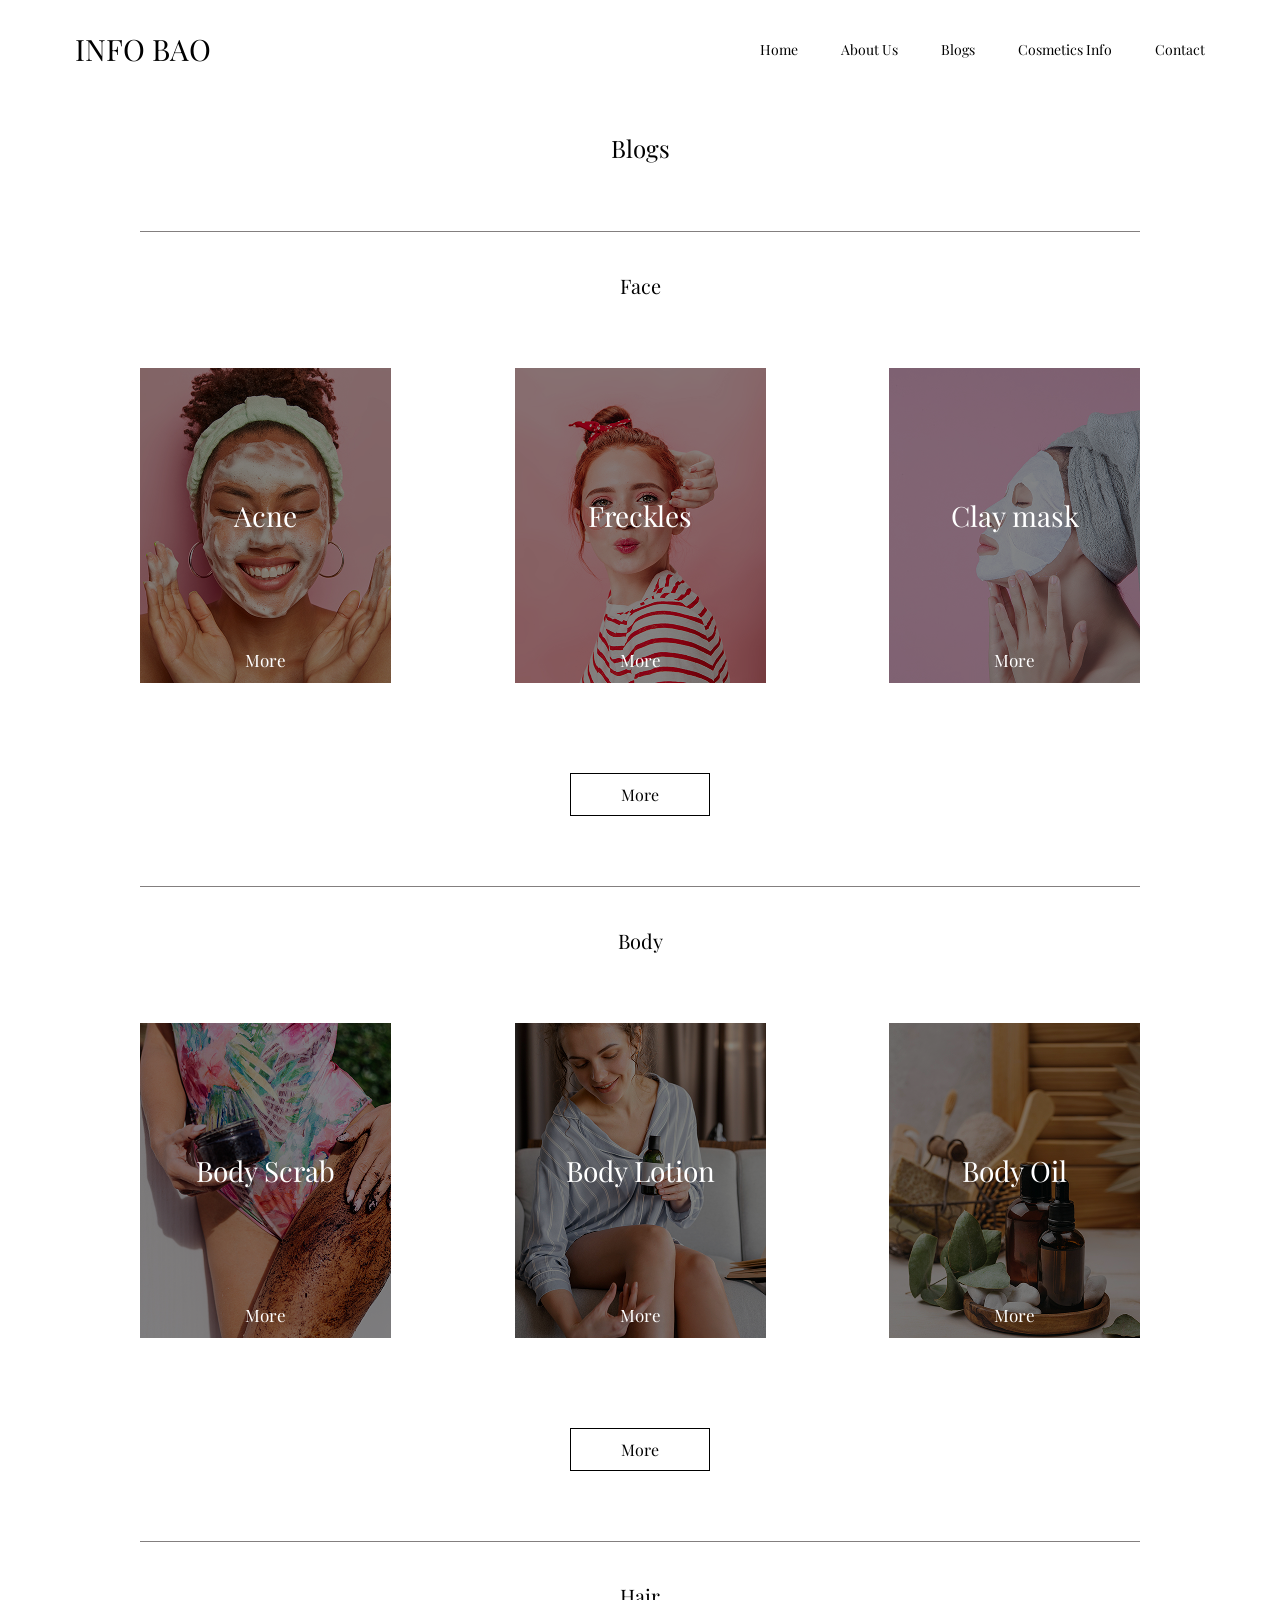
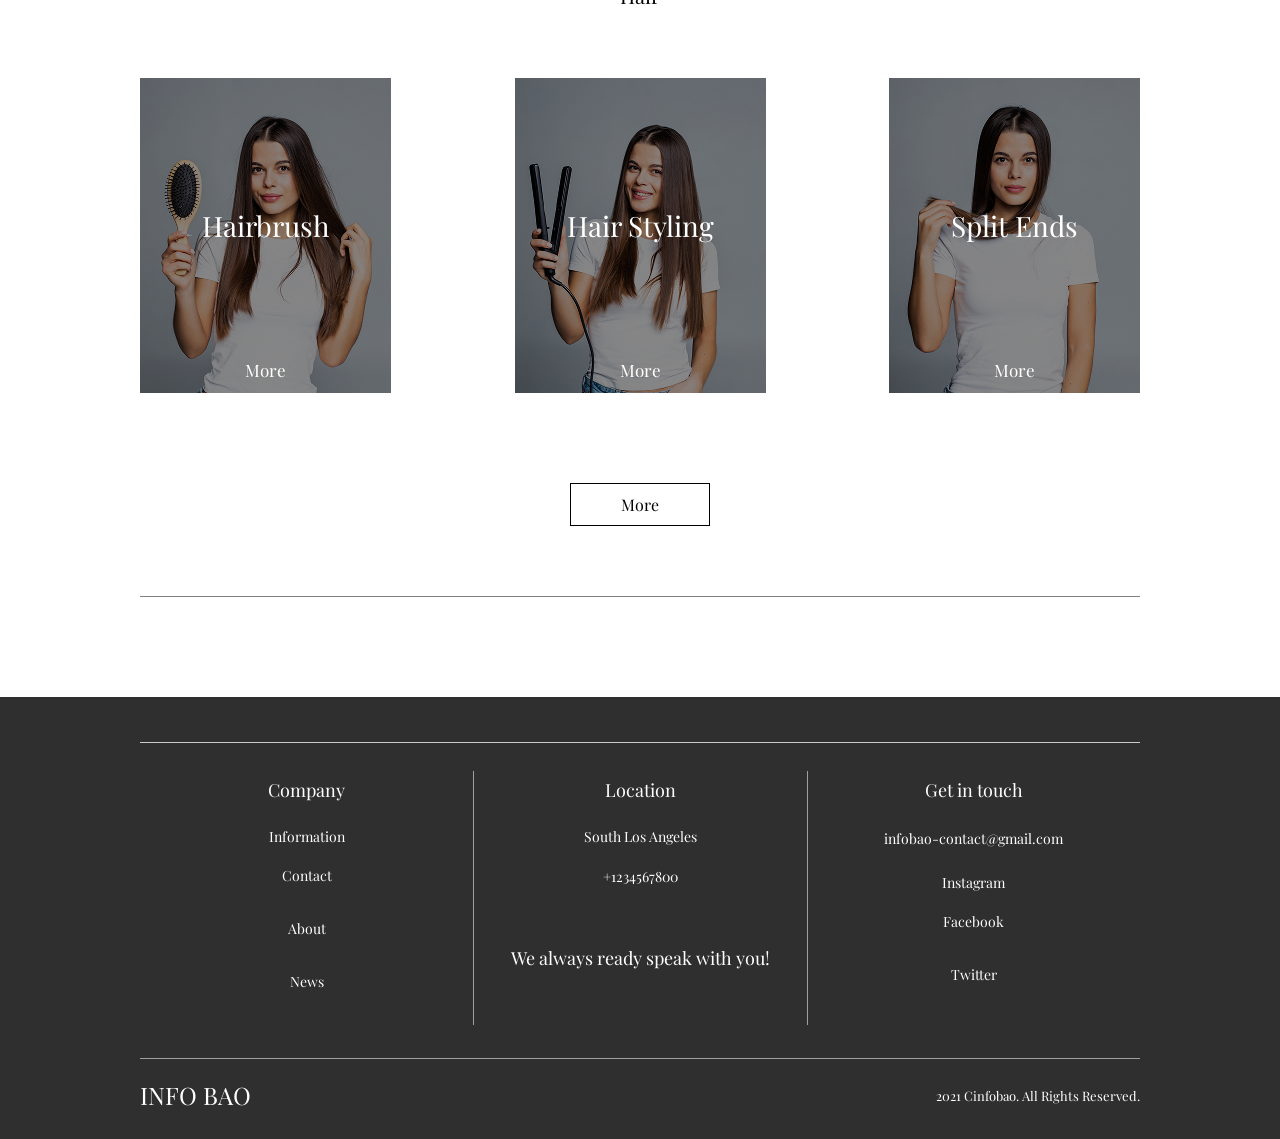
==== blogs.html @ 74af4c21 "new updt" ====
<!doctype html>
<html lang="en">
  <head>
    <meta charset="UTF-8">
    <meta name="viewport" content="width=device-width, initial-scale=1.0">
    <link rel="preconnect" href="https://fonts.googleapis.com">
    <link rel="preconnect" href="https://fonts.gstatic.com" crossorigin>
    <link href="https://fonts.googleapis.com/css2?family=Roboto:ital@0;1&display=swap" rel="stylesheet">
    <link rel="preconnect" href="https://fonts.googleapis.com">
    <link rel="preconnect" href="https://fonts.gstatic.com" crossorigin>
    <link href="https://fonts.googleapis.com/css2?family=Roboto:ital,wght@0,500;1,500&display=swap" rel="stylesheet">
    <link rel="preconnect" href="https://fonts.googleapis.com">
    <link rel="preconnect" href="https://fonts.gstatic.com" crossorigin>
    <link href="https://fonts.googleapis.com/css2?family=Playfair+Display:ital@0;1&display=swap" rel="stylesheet">
    <link rel="stylesheet" href="css/blogs.css">
    <link rel="stylesheet" href="css/menu.css">
    <title>INFO BAO - Blogs</title>
  </head>
  <body>
    <div class="wrapper">
      <header class="header">
        <div class="header__container">
          <a class="header__logo" href="index.html">INFO BAO</a>
          <button
            class="icon-menu"
            type="button"
            aria-label="Open menu"
            aria-controls="site-menu"
            aria-expanded="false">
            <span></span>
          </button>
          <nav class="menu" id="site-menu" aria-label="Main navigation">
            <ul class="menu__list">
              <li class="menu__item"><a class="menu__link" href="index.html">Home</a></li>
              <li class="menu__item"><a class="menu__link" href="about.html">About Us</a></li>
              <li class="menu__item"><a class="menu__link" href="blogs.html">Blogs</a></li>
              <li class="menu__item"><a class="menu__link" href="cosmetics.html">Cosmetics Info</a></li>
              <li class="menu__item"><a class="menu__link" href="contact.html">Contact</a></li>
            </ul>
          </nav>
        </div>
      </header>
      <div class="menu-overlay" aria-hidden="true"></div>

      <main class="page">
        <section class="product">
          <div class="product__container">
            <h1 class="product__title">Blogs</h1>

            <div class="product__wrapper">
               <h2 class="product__subtitle">Face </h2>
               <div class="product__items">
                 <div class="product__item">
                   <a href="#" class="product__link">
                     <picture>
                       <source srcset="img/cleanser-1.jpg" type="image/webp">
                       <img class="product__img" src="img/cleanser.webp" alt="Young woman with acne applying facial serum with a dropper">
                     </picture>
                     <div class="product__content">
                       <h3 class="product__content-title">Acne</h3>
                       <span>More</span>
                     </div>
                   </a>
                 </div>
   
                 <div class="product__item">
                   <a href="#" class="product__link">
                     <picture>
                       <source srcset="img/eye-patches-1.jpg" type="image/webp">
                       <img class="product__img" src="img/eye-patches.webp" alt="Close-up of a woman's face with freckles and natural skin texture">
                     </picture>
                     <div class="product__content">
                       <h3 class="product__content-title">Freckles</h3>
                       <span>More</span>
                     </div>
                   </a>
                 </div>
   
                 <div class="product__item">
                   <a href="#" class="product__link">
                     <picture>
                       <source srcset="img/mask-1.jpg" type="image/webp">
                       <img class="product__img" src="img/mask.webp" alt="Woman with a towel wrapped around her head wearing a black and white facial mask">
                     </picture>
                     <div class="product__content">
                       <h3 class="product__content-title">Clay mask</h3>
                       <span>More</span>
                     </div>
                   </a>
                 </div>
            </div>

            <div class="product__button button">
               <a href="hairbrush.html">More</a>
            </div>

            </div>

            <div class="product__wrapper">
               <h2 class="product__subtitle">Body</h2>
               <div class="product__items">
                 <div class="product__item">
                   <a href="#" class="product__link">
                     <picture>
                       <source srcset="img/body-scrab-1.jpg" type="image/webp">
                       <img class="product__img" src="img/body-scrab.webp" alt="Young woman with acne applying facial serum with a dropper">
                     </picture>
                     <div class="product__content">
                       <h3 class="product__content-title">Body Scrab</h3>
                       <span>More</span>
                     </div>
                   </a>
                 </div>
   
                 <div class="product__item">
                   <a href="#" class="product__link">
                     <picture>
                       <source srcset="img/body-lotion-1.jpg" type="image/webp">
                       <img class="product__img" src="img/body-lotion.webp" alt="Close-up of a woman's face with freckles and natural skin texture">
                     </picture>
                     <div class="product__content">
                       <h3 class="product__content-title">Body Lotion</h3>
                       <span>More</span>
                     </div>
                   </a>
                 </div>
   
                 <div class="product__item">
                   <a href="#" class="product__link">
                     <picture>
                       <source srcset="img/body-oil-1.jpg" type="image/webp">
                       <img class="product__img" src="img/body-oil.webp" alt="Woman with a towel wrapped around her head wearing a black and white facial mask">
                     </picture>
                     <div class="product__content">
                       <h3 class="product__content-title">Body Oil</h3>
                       <span>More</span>
                     </div>
                   </a>
                 </div>

            </div>

            <div class="product__button button">
               <a href="#">More</a>
            </div>

            </div>

            <div class="product__wrapper">
               <h2 class="product__subtitle">Hair</h2>
               <div class="product__items">
                 <div class="product__item">
                   <a href="hairbrush.html" class="product__link">
                     <picture>
                       <source srcset="img/blog-hairbrush-1.jpg" type="image/webp">
                       <img class="product__img" src="img/blog-hairbrush.webp" alt="Young woman with acne applying facial serum with a dropper">
                     </picture>
                     <div class="product__content">
                       <h3 class="product__content-title">Hairbrush</h3>
                       <span>More</span>
                     </div>
                   </a>
                 </div>
   
                 <div class="product__item">
                   <a href="#" class="product__link">
                     <picture>
                       <source srcset="img/hair-styling-1.jpg" type="image/webp">
                       <img class="product__img" src="img/hair-styling.webp" alt="Close-up of a woman's face with freckles and natural skin texture">
                     </picture>
                     <div class="product__content">
                       <h3 class="product__content-title">Hair Styling</h3>
                       <span>More</span>
                     </div>
                   </a>
                 </div>
   
                 <div class="product__item">
                   <a href="#" class="product__link">
                     <picture>
                       <source srcset="img/blogs-split-ends-1.jpg" type="image/webp">
                       <img class="product__img" src="img/blogs-split-ends.webp" alt="Woman with a towel wrapped around her head wearing a black and white facial mask">
                     </picture>
                     <div class="product__content">
                       <h3 class="product__content-title">Split Ends</h3>
                       <span>More</span>
                     </div>
                   </a>
                 </div>

               
            </div>

            <div class="product__button button">
               <a href="#">More</a>
            </div>

            </div>

          </div>
        </section>
      </main>

      <footer class="footer">
        <div class="footer__container">
          <div class="footer__top">
            <div class="footer__column">
              <h3 class="footer__title">Company</h3>
              <ul class="footer__list">
                <li><a href="#">Information</a></li>
                <li><a href="contact.html">Contact</a></li>
                <li><a href="#">About</a></li>
                <li><a href="#">News</a></li>
              </ul>
            </div>

            <div class="footer__column footer__column--center">
              <h3 class="footer__title">Location</h3>
              <p class="footer__address">South Los Angeles</p>
              <a class="footer__phone" href="tel:+1234567800">+1234567800</a>
              <p class="footer__cta">We always ready speak with you!</p>
            </div>

            <div class="footer__column">
              <h3 class="footer__title">Get in touch</h3>
              <a class="footer__email" href="mailto:infobao-contact@gmail.com">infobao-contact@gmail.com</a>
              <ul class="footer__list">
                <li><a href="#">Instagram</a></li>
                <li><a href="#">Facebook</a></li>
                <li><a href="#">Twitter</a></li>
              </ul>
            </div>
          </div>

          <div class="footer__bottom">
            <a class="footer__logo" href="index.html">INFO BAO</a>
            <p class="footer__copy">2021 Cinfobao. All Rights Reserved.</p>
          </div>
        </div>
      </footer>
    </div>
    <script src="js/script.js"></script>
  </body>
</html>
---- css/blogs.css ----
@charset "UTF-8";

/* Скидання стилів */
@import url("../css/reset.css");

html {
  scroll-behavior: smooth;
}

body {
  font-family: "Playfair Display", serif;
  font-weight: 400;
  line-height: normal;
  color: #000;
}

.wrapper {
  min-height: 100%;
  overflow: clip;
  display: flex;
  flex-direction: column;
}

.wrapper > main {
  flex-grow: 1;
}

[class*="__container"] {
  max-width: 1130px;
  margin: 0 auto;
}

.button {
   padding: 10px 50px;
   border: 1px solid #000;
   display: inline-block;
   transition: background-color 0.3s, color 0.3s;
}

.button:hover {
   background-color: #2f2f2f;
   color: #ffffff;
}

/* header */
.header__container {
   display: flex;
   justify-content: space-between;
   align-items: center;
   padding-top: 29px;
   padding-bottom: 64px;
}
 
.header__logo {
   font-size: clamp(24px, 2.3vw, 36px);
}
 
.header a {
   transition: opacity 0.2s ease;
}
  
.header a:hover {
   opacity: 0.75;
}
 
.icon-menu {
   display: none;
}
 
.menu__list {
   display: flex;
   align-items: center;
   flex-wrap: wrap;
   column-gap: 43px;
}
 
.menu__link {
   font-size: 14px;
   transition: color 0.2s ease;
}
 
.menu__link:hover {
   text-decoration: underline;
}

/* product */
.product {
   color: #000000;
   text-align: center;
}

.product__container {
   max-width: 1000px;
   margin-bottom: 100px;
}

.product__title {
   margin-bottom: 67px;
   font-size: 24px;
}

.product__wrapper {
   border-top: 1px solid #837f7f;
}

.product__wrapper:last-child {
   border-bottom: 1px solid #837f7f;
} 

.product__items {
   margin-top: 69px;
   margin-bottom: 90px;
   display: flex;
   flex-wrap: wrap;
   justify-content: space-between;
}

.product__link {
   max-width: 251px;
   position: relative;
}

.product__link:hover::after {
   opacity: 0.3;   
}

.product__link::after {
   content: "";
   background: rgba(0, 0, 0, 0.47);
   width: 100%;
   height: 100%;
   display: block;
   position: absolute;
   top: 0;
   left: 0;
}

.product__img {
   max-width: 100%;
}

.product__content {
   position: absolute;
   left: 10%;
   right: 10%;
   bottom: 3.8095%;
   color: #fff;
   text-align: center;
   z-index: 2;
}

.product__subtitle {
   font-size: 20px;
   margin-top: 40px;
}

.product__content span {
   font-size: 17px;
}

.product__content-title {
   margin-bottom: 115px;
   font-size: 28px;
}

.product__button {
   margin-bottom: 70px;
}

/* footer */
.footer {
   background-color: #2f2f2f;
   color: #ffffff;
   padding-top: 45px;
   padding-bottom: 28px;
}

.footer__container {
   max-width: 1000px;
}
 
.footer__top {
   border-top: 1px solid #cdcaca;
   width: 1000px;
   max-width: 100%;
   margin-inline: auto;
   padding-top: 28px;
   display: grid;
   grid-template-columns: 1fr 1fr 1fr;
}
 
.footer__column {
   text-align: center;
   padding-inline: 24px;
}
 
.footer__column:not(:first-child) {
   border-left: 1px solid #a09f9f;
}
 
.footer__title {
   font-size: 18px;
   margin-top: 7px;
   margin-bottom: 25px;
}
 
.footer__list {
   font-size: 14px;
}
 
.footer__list li + li {
   margin-top: 20px;
   margin-bottom: 34px;
}
 
.footer__address {
   margin-bottom: 19px;
   font-size: 14px;
}
 
.footer__phone {
   display: inline-block;
   margin-bottom: 60px;
   font-size: 14px;
}
 
.footer__cta {
   font-size: 18px;
}
 
.footer__email {
   display: inline-block;
   margin-bottom: 25px;
   font-size: 14px;
}
 
.footer__bottom {
   border-top: 1px solid #a09f9f;
   margin-top: 33px;
   padding-top: 20px;
   display: flex;
   justify-content: space-between;
   align-items: center;
}
 
.footer__logo {
   font-size: clamp(20px, 3.2vw, 24px);
}
 
.footer__copy {
   font-size: 13px;
}
 
.footer a {
   transition: opacity 0.2s ease;
}
 
.footer a:hover {
   opacity: 0.75;
}
---- css/menu.css ----
@charset "UTF-8";

.menu-overlay {
  display: none;
}

.icon-menu {
  display: none;
  flex-shrink: 0;
  width: 28px;
  height: 20px;
  border: none;
  padding: 0;
  background: transparent;
  cursor: pointer;
  position: relative;
  z-index: 101;
  color: inherit;
}

.icon-menu span,
.icon-menu::before,
.icon-menu::after {
  content: "";
  position: absolute;
  left: 0;
  width: 100%;
  height: 2px;
  background-color: currentColor;
  transition: transform 0.3s ease, opacity 0.3s ease, top 0.3s ease, bottom 0.3s ease;
}

.icon-menu::before {
  top: 0;
}

.icon-menu span {
  top: 50%;
  transform: translateY(-50%);
}

.icon-menu::after {
  bottom: 0;
}

body.menu-open .icon-menu::before {
  top: 50%;
  transform: translateY(-50%) rotate(45deg);
}

body.menu-open .icon-menu span {
  opacity: 0;
}

body.menu-open .icon-menu::after {
  bottom: auto;
  top: 50%;
  transform: translateY(-50%) rotate(-45deg);
}

@media (width <= 767px) {
  .header__container {
    display: flex;
    align-items: center;
    padding-inline: 26px;
  }

  .header__body {
    display: flex;
    align-items: center;
    justify-content: space-between;
    gap: 16px;
    width: 100%;
  }

  .icon-menu {
    display: block;
    flex-shrink: 0;
    margin-left: auto;
    order: 2;
  }

  .header__logo {
    order: 1;
  }

  .menu {
    position: fixed;
    top: 0;
    right: 0;
    width: min(300px, 85vw);
    height: 100vh;
    height: 100dvh;
    padding: 96px 28px 28px;
    background-color: #2f2f2f;
    color: #ffffff;
    transform: translateX(100%);
    transition: transform 0.3s ease;
    z-index: 99;
    overflow-y: auto;
  }

  .menu__list {
    flex-direction: column;
    align-items: flex-start;
    row-gap: 24px;
    column-gap: 0;
  }

  .menu__link {
    font-size: 18px;
    color: #ffffff;
  }

  .menu-overlay {
    position: fixed;
    inset: 0;
    z-index: 98;
    opacity: 0;
    transition: opacity 0.3s ease;
  }

  body.menu-open {
    overflow: hidden;
  }

  body.menu-open .intro {
    overflow: visible;
  }

  body.menu-open .menu {
    transform: translateX(0);
  }

  body.menu-open .menu-overlay {
    display: block;
    opacity: 1;
  }
}
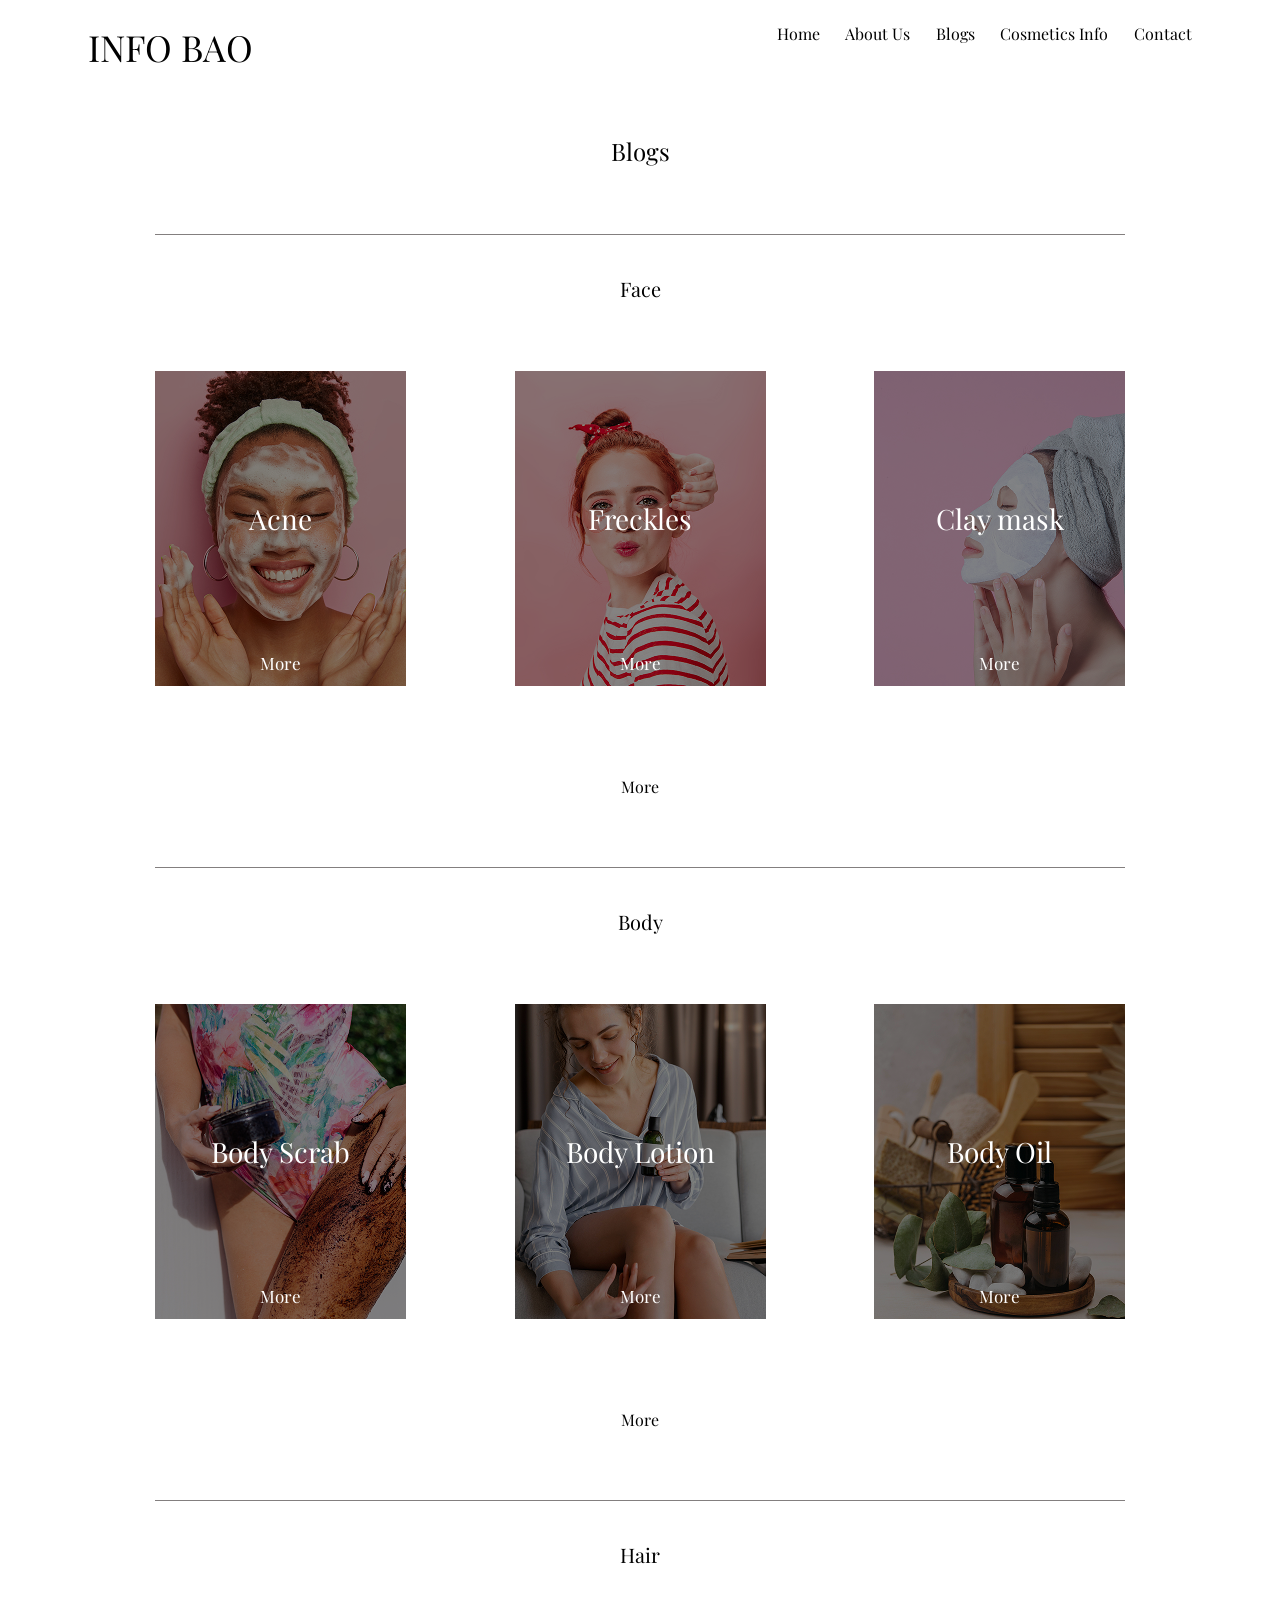
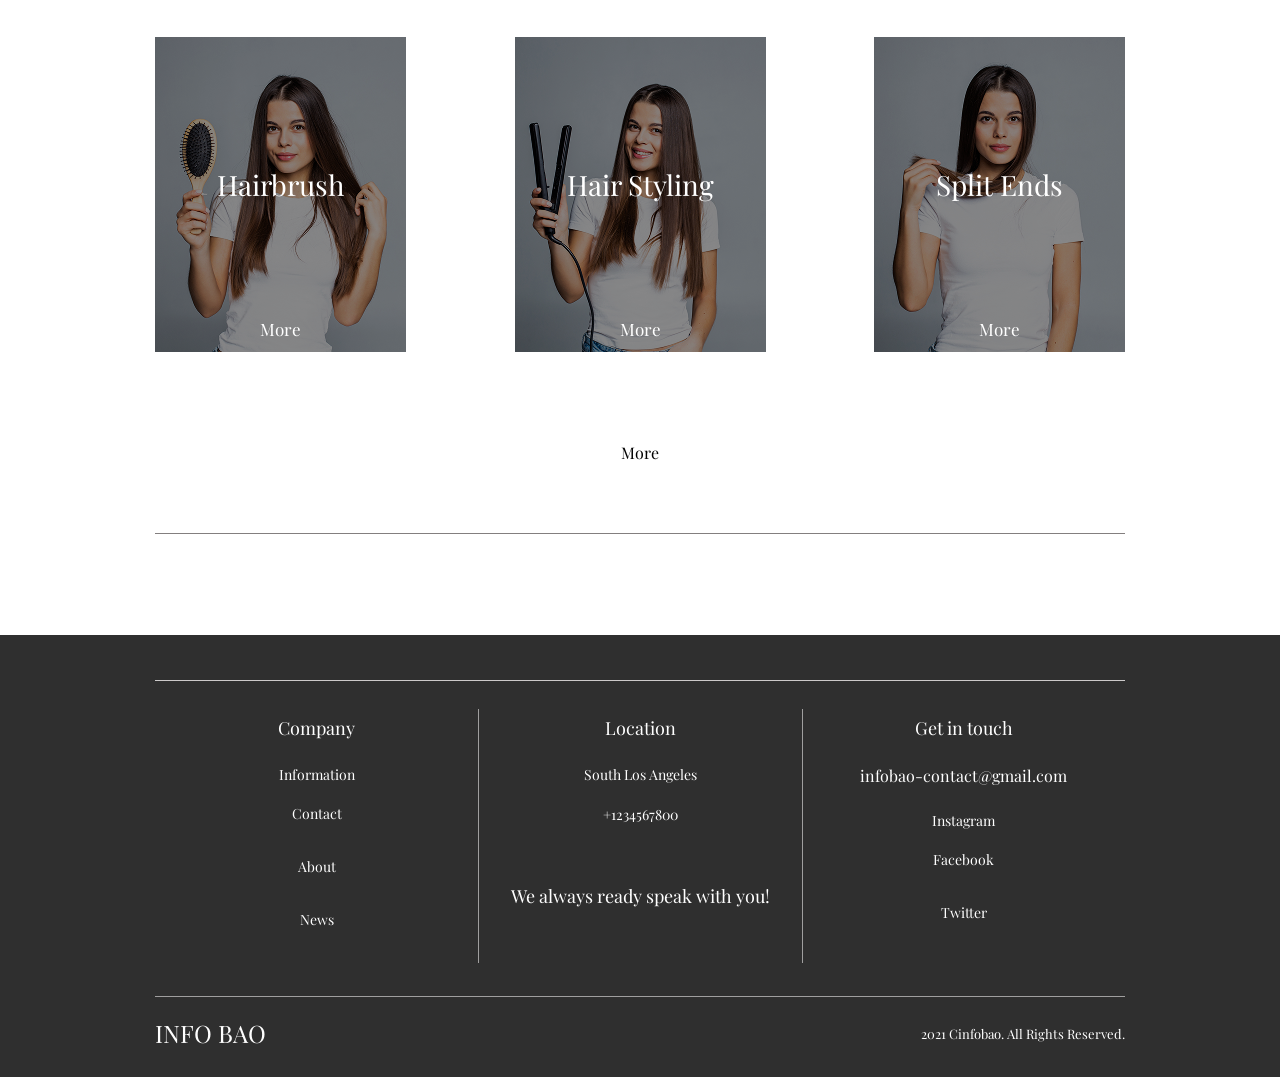
==== commit a7a2a0b7: "update" ====
--- a/blogs.html
+++ b/blogs.html
@@ -18,189 +18,203 @@
   </head>
   <body>
     <div class="wrapper">
+
+      <!-- HEADER -->
       <header class="header">
-        <div class="header__container">
-          <a class="header__logo" href="index.html">INFO BAO</a>
-          <button
-            class="icon-menu"
-            type="button"
-            aria-label="Open menu"
-            aria-controls="site-menu"
-            aria-expanded="false">
-            <span></span>
-          </button>
-          <nav class="menu" id="site-menu" aria-label="Main navigation">
-            <ul class="menu__list">
-              <li class="menu__item"><a class="menu__link" href="index.html">Home</a></li>
-              <li class="menu__item"><a class="menu__link" href="about.html">About Us</a></li>
-              <li class="menu__item"><a class="menu__link" href="blogs.html">Blogs</a></li>
-              <li class="menu__item"><a class="menu__link" href="cosmetics.html">Cosmetics Info</a></li>
-              <li class="menu__item"><a class="menu__link" href="contact.html">Contact</a></li>
-            </ul>
-          </nav>
-        </div>
-      </header>
+         <div class="header__container">
+
+           <div class="header__body">
+              <a class="header__logo" href="index.html">INFO BAO</a>
+  
+              <button
+                class="icon-menu"
+                type="button"
+                aria-label="Open menu"
+                aria-controls="site-menu"
+                aria-expanded="false">
+                <span></span>
+              </button>
+
+              <nav class="menu" id="site-menu" aria-label="Main navigation">
+                <ul class="menu__list">
+                  <li class="menu__item"><a class="menu__link" href="index.html">Home</a></li>
+                  <li class="menu__item"><a class="menu__link" href="about.html">About Us</a></li>
+                  <li class="menu__item"><a class="menu__link" href="blogs.html">Blogs</a></li>
+                  <li class="menu__item"><a class="menu__link" href="cosmetics.html">Cosmetics Info</a></li>
+                  <li class="menu__item"><a class="menu__link" href="contact.html">Contact</a></li>
+                </ul>
+              </nav>
+           </div>
+         </div>
+       </header>
+
       <div class="menu-overlay" aria-hidden="true"></div>
 
       <main class="page">
+
+         <!-- PRODUCT -->  
         <section class="product">
           <div class="product__container">
-            <h1 class="product__title">Blogs</h1>
-
-            <div class="product__wrapper">
-               <h2 class="product__subtitle">Face </h2>
-               <div class="product__items">
-                 <div class="product__item">
-                   <a href="#" class="product__link">
-                     <picture>
-                       <source srcset="img/cleanser-1.jpg" type="image/webp">
-                       <img class="product__img" src="img/cleanser.webp" alt="Young woman with acne applying facial serum with a dropper">
-                     </picture>
-                     <div class="product__content">
-                       <h3 class="product__content-title">Acne</h3>
-                       <span>More</span>
-                     </div>
-                   </a>
-                 </div>
-   
-                 <div class="product__item">
-                   <a href="#" class="product__link">
-                     <picture>
-                       <source srcset="img/eye-patches-1.jpg" type="image/webp">
-                       <img class="product__img" src="img/eye-patches.webp" alt="Close-up of a woman's face with freckles and natural skin texture">
-                     </picture>
-                     <div class="product__content">
-                       <h3 class="product__content-title">Freckles</h3>
-                       <span>More</span>
-                     </div>
-                   </a>
-                 </div>
-   
-                 <div class="product__item">
-                   <a href="#" class="product__link">
-                     <picture>
-                       <source srcset="img/mask-1.jpg" type="image/webp">
-                       <img class="product__img" src="img/mask.webp" alt="Woman with a towel wrapped around her head wearing a black and white facial mask">
-                     </picture>
-                     <div class="product__content">
-                       <h3 class="product__content-title">Clay mask</h3>
-                       <span>More</span>
-                     </div>
-                   </a>
-                 </div>
-            </div>
-
-            <div class="product__button button">
-               <a href="hairbrush.html">More</a>
-            </div>
-
-            </div>
-
-            <div class="product__wrapper">
-               <h2 class="product__subtitle">Body</h2>
-               <div class="product__items">
-                 <div class="product__item">
-                   <a href="#" class="product__link">
-                     <picture>
-                       <source srcset="img/body-scrab-1.jpg" type="image/webp">
-                       <img class="product__img" src="img/body-scrab.webp" alt="Young woman with acne applying facial serum with a dropper">
-                     </picture>
-                     <div class="product__content">
-                       <h3 class="product__content-title">Body Scrab</h3>
-                       <span>More</span>
-                     </div>
-                   </a>
-                 </div>
-   
-                 <div class="product__item">
-                   <a href="#" class="product__link">
-                     <picture>
-                       <source srcset="img/body-lotion-1.jpg" type="image/webp">
-                       <img class="product__img" src="img/body-lotion.webp" alt="Close-up of a woman's face with freckles and natural skin texture">
-                     </picture>
-                     <div class="product__content">
-                       <h3 class="product__content-title">Body Lotion</h3>
-                       <span>More</span>
-                     </div>
-                   </a>
-                 </div>
-   
-                 <div class="product__item">
-                   <a href="#" class="product__link">
-                     <picture>
-                       <source srcset="img/body-oil-1.jpg" type="image/webp">
-                       <img class="product__img" src="img/body-oil.webp" alt="Woman with a towel wrapped around her head wearing a black and white facial mask">
-                     </picture>
-                     <div class="product__content">
-                       <h3 class="product__content-title">Body Oil</h3>
-                       <span>More</span>
-                     </div>
-                   </a>
-                 </div>
-
-            </div>
-
-            <div class="product__button button">
-               <a href="#">More</a>
-            </div>
-
-            </div>
-
-            <div class="product__wrapper">
-               <h2 class="product__subtitle">Hair</h2>
-               <div class="product__items">
-                 <div class="product__item">
-                   <a href="hairbrush.html" class="product__link">
-                     <picture>
-                       <source srcset="img/blog-hairbrush-1.jpg" type="image/webp">
-                       <img class="product__img" src="img/blog-hairbrush.webp" alt="Young woman with acne applying facial serum with a dropper">
-                     </picture>
-                     <div class="product__content">
-                       <h3 class="product__content-title">Hairbrush</h3>
-                       <span>More</span>
-                     </div>
-                   </a>
-                 </div>
-   
-                 <div class="product__item">
-                   <a href="#" class="product__link">
-                     <picture>
-                       <source srcset="img/hair-styling-1.jpg" type="image/webp">
-                       <img class="product__img" src="img/hair-styling.webp" alt="Close-up of a woman's face with freckles and natural skin texture">
-                     </picture>
-                     <div class="product__content">
-                       <h3 class="product__content-title">Hair Styling</h3>
-                       <span>More</span>
-                     </div>
-                   </a>
-                 </div>
-   
-                 <div class="product__item">
-                   <a href="#" class="product__link">
-                     <picture>
-                       <source srcset="img/blogs-split-ends-1.jpg" type="image/webp">
-                       <img class="product__img" src="img/blogs-split-ends.webp" alt="Woman with a towel wrapped around her head wearing a black and white facial mask">
-                     </picture>
-                     <div class="product__content">
-                       <h3 class="product__content-title">Split Ends</h3>
-                       <span>More</span>
-                     </div>
-                   </a>
-                 </div>
-
-               
-            </div>
-
-            <div class="product__button button">
-               <a href="#">More</a>
-            </div>
-
+            <div class="product__body">
+               <h1 class="product__title">Blogs</h1>
+   
+               <div class="product__wrapper">
+                  <h2 class="product__subtitle">Face </h2>
+                  <div class="product__items">
+                    <div class="product__item">
+                      <a href="#" class="product__link">
+                        <picture>
+                          <source srcset="img/cleanser-1.jpg" type="image/webp">
+                          <img class="product__img" src="img/cleanser.webp" alt="Young woman with acne applying facial serum with a dropper">
+                        </picture>
+                        <div class="product__content">
+                          <h3 class="product__content-title">Acne</h3>
+                          <span>More</span>
+                        </div>
+                      </a>
+                    </div>
+      
+                    <div class="product__item">
+                      <a href="#" class="product__link">
+                        <picture>
+                          <source srcset="img/eye-patches-1.jpg" type="image/webp">
+                          <img class="product__img" src="img/eye-patches.webp" alt="Close-up of a woman's face with freckles and natural skin texture">
+                        </picture>
+                        <div class="product__content">
+                          <h3 class="product__content-title">Freckles</h3>
+                          <span>More</span>
+                        </div>
+                      </a>
+                    </div>
+      
+                    <div class="product__item">
+                      <a href="#" class="product__link">
+                        <picture>
+                          <source srcset="img/mask-1.jpg" type="image/webp">
+                          <img class="product__img" src="img/mask.webp" alt="Woman with a towel wrapped around her head wearing a black and white facial mask">
+                        </picture>
+                        <div class="product__content">
+                          <h3 class="product__content-title">Clay mask</h3>
+                          <span>More</span>
+                        </div>
+                      </a>
+                    </div>
+               </div>
+   
+               <div class="product__button button">
+                  <a href="hairbrush.html">More</a>
+               </div>
+   
+               </div>
+   
+               <div class="product__wrapper">
+                  <h2 class="product__subtitle">Body</h2>
+                  <div class="product__items">
+                    <div class="product__item">
+                      <a href="#" class="product__link">
+                        <picture>
+                          <source srcset="img/body-scrab-1.jpg" type="image/webp">
+                          <img class="product__img" src="img/body-scrab.webp" alt="Young woman with acne applying facial serum with a dropper">
+                        </picture>
+                        <div class="product__content">
+                          <h3 class="product__content-title">Body Scrab</h3>
+                          <span>More</span>
+                        </div>
+                      </a>
+                    </div>
+      
+                    <div class="product__item">
+                      <a href="#" class="product__link">
+                        <picture>
+                          <source srcset="img/body-lotion-1.jpg" type="image/webp">
+                          <img class="product__img" src="img/body-lotion.webp" alt="Close-up of a woman's face with freckles and natural skin texture">
+                        </picture>
+                        <div class="product__content">
+                          <h3 class="product__content-title">Body Lotion</h3>
+                          <span>More</span>
+                        </div>
+                      </a>
+                    </div>
+      
+                    <div class="product__item">
+                      <a href="#" class="product__link">
+                        <picture>
+                          <source srcset="img/body-oil-1.jpg" type="image/webp">
+                          <img class="product__img" src="img/body-oil.webp" alt="Woman with a towel wrapped around her head wearing a black and white facial mask">
+                        </picture>
+                        <div class="product__content">
+                          <h3 class="product__content-title">Body Oil</h3>
+                          <span>More</span>
+                        </div>
+                      </a>
+                    </div>
+   
+               </div>
+   
+               <div class="product__button button">
+                  <a href="#">More</a>
+               </div>
+   
+               </div>
+   
+               <div class="product__wrapper">
+                  <h2 class="product__subtitle">Hair</h2>
+                  <div class="product__items">
+                    <div class="product__item">
+                      <a href="hairbrush.html" class="product__link">
+                        <picture>
+                          <source srcset="img/blog-hairbrush-1.jpg" type="image/webp">
+                          <img class="product__img" src="img/blog-hairbrush.webp" alt="Young woman with acne applying facial serum with a dropper">
+                        </picture>
+                        <div class="product__content">
+                          <h3 class="product__content-title">Hairbrush</h3>
+                          <span>More</span>
+                        </div>
+                      </a>
+                    </div>
+      
+                    <div class="product__item">
+                      <a href="#" class="product__link">
+                        <picture>
+                          <source srcset="img/hair-styling-1.jpg" type="image/webp">
+                          <img class="product__img" src="img/hair-styling.webp" alt="Close-up of a woman's face with freckles and natural skin texture">
+                        </picture>
+                        <div class="product__content">
+                          <h3 class="product__content-title">Hair Styling</h3>
+                          <span>More</span>
+                        </div>
+                      </a>
+                    </div>
+      
+                    <div class="product__item">
+                      <a href="#" class="product__link">
+                        <picture>
+                          <source srcset="img/blogs-split-ends-1.jpg" type="image/webp">
+                          <img class="product__img" src="img/blogs-split-ends.webp" alt="Woman with a towel wrapped around her head wearing a black and white facial mask">
+                        </picture>
+                        <div class="product__content">
+                          <h3 class="product__content-title">Split Ends</h3>
+                          <span>More</span>
+                        </div>
+                      </a>
+                    </div>
+   
+                  
+               </div>
+   
+               <div class="product__button button">
+                  <a href="#">More</a>
+               </div>
+   
+               </div>
             </div>
 
           </div>
         </section>
+
       </main>
 
+      <!-- FOOTER -->
       <footer class="footer">
         <div class="footer__container">
           <div class="footer__top">
--- a/css/blogs.css
+++ b/css/blogs.css
@@ -4,98 +4,104 @@
 @import url("../css/reset.css");
 
 html {
-  scroll-behavior: smooth;
-}
-
-body {
-  font-family: "Playfair Display", serif;
-  font-weight: 400;
-  line-height: normal;
-  color: #000;
-}
-
-.wrapper {
-  min-height: 100%;
-  overflow: clip;
-  display: flex;
-  flex-direction: column;
-}
-
-.wrapper > main {
-  flex-grow: 1;
-}
-
-[class*="__container"] {
-  max-width: 1130px;
-  margin: 0 auto;
-}
-
-.button {
-   padding: 10px 50px;
-   border: 1px solid #000;
-   display: inline-block;
-   transition: background-color 0.3s, color 0.3s;
-}
-
-.button:hover {
-   background-color: #2f2f2f;
-   color: #ffffff;
-}
-
-/* header */
-.header__container {
+   scroll-behavior: smooth;
+ }
+ 
+ body {
+   font-family: "Playfair Display", serif;
+   font-weight: 400;
+   line-height: normal;
+   color: #000;
+ }
+ 
+ .wrapper {
+   min-height: 100%;
+   overflow: clip;
    display: flex;
-   justify-content: space-between;
-   align-items: center;
-   padding-top: 29px;
-   padding-bottom: 64px;
-}
- 
-.header__logo {
-   font-size: clamp(24px, 2.3vw, 36px);
-}
- 
-.header a {
-   transition: opacity 0.2s ease;
-}
+   flex-direction: column;
+ }
+ 
+ .wrapper > main {
+   flex-grow: 1;
+ }
+ 
+ [class*="__container"] {
+   max-width: 1000px;
+    padding-inline: 15px;
+    margin: 0 auto;
+ }
+ 
+ /* header  */
+ .header {
+    position: relative;
+    width: 100%;
+    z-index: 2;
+    color: #000;
+ }
+ 
+ .header__container {
+    max-width: 1134px;
+ }
+ 
+ .header__body {
+    display: flex;
+    justify-content: space-between;
+    align-items: start;
+    padding-top: clamp(0.75rem, 0.422rem + 1.64vw, 1.438rem);
+ }
+ 
+ .header__logo {
+    font-size: clamp(1.25rem, 0.898rem + 1.76vw, 2.25rem);
+ }
+ 
+ .header a {
+    transition: opacity 0.2s ease;
+  }
   
-.header a:hover {
-   opacity: 0.75;
-}
- 
-.icon-menu {
-   display: none;
-}
- 
-.menu__list {
-   display: flex;
-   align-items: center;
-   flex-wrap: wrap;
-   column-gap: 43px;
-}
- 
-.menu__link {
-   font-size: 14px;
-   transition: color 0.2s ease;
-}
- 
-.menu__link:hover {
-   text-decoration: underline;
-}
+ .header a:hover {
+    opacity: 0.75;
+ }
+ 
+ .menu__list {
+    display: flex;
+    align-items: center;
+    flex-wrap: nowrap;
+    gap: clamp(0.5rem, 2vw, 2.125rem);
+ }
+ 
+ .menu__link {
+    font-size: clamp(0.875rem, 0.826rem + 0.25vw, 1rem);
+    white-space: nowrap;
+    transition: color 0.2s ease;
+ }
+ 
+ .menu__link:hover {
+    text-decoration: underline;
+ }
+ 
+ 
+ @media (width <= 767px) {
+   .header__body {
+     align-items: center;
+     justify-content: space-between;
+     gap: 16px;
+   }
+ 
+   .icon-menu {
+     margin-left: auto;
+     flex-shrink: 0;
+   }
+ }
 
 /* product */
 .product {
+   margin-top: clamp(0.75rem, -0.779rem + 7.65vw, 4rem);
    color: #000000;
    text-align: center;
 }
 
-.product__container {
-   max-width: 1000px;
-   margin-bottom: 100px;
-}
-
 .product__title {
-   margin-bottom: 67px;
+   margin-bottom: clamp(0.75rem, -0.868rem + 8.09vw, 4.188rem);
    font-size: 24px;
 }
 
@@ -105,11 +111,16 @@
 
 .product__wrapper:last-child {
    border-bottom: 1px solid #837f7f;
-} 
+}
+
+.product__subtitle {
+   margin-top: clamp(0.625rem, -0.257rem + 4.41vw, 2.5rem);
+   font-size: 20px;
+}
 
 .product__items {
-   margin-top: 69px;
-   margin-bottom: 90px;
+   margin-top: clamp(1.25rem, -0.191rem + 7.21vw, 4.313rem);
+   margin-bottom: clamp(1.25rem, -0.809rem + 10.29vw, 5.625rem);
    display: flex;
    flex-wrap: wrap;
    justify-content: space-between;
@@ -136,7 +147,7 @@
 }
 
 .product__img {
-   max-width: 100%;
+   width: 100%;
 }
 
 .product__content {
@@ -149,10 +160,6 @@
    z-index: 2;
 }
 
-.product__subtitle {
-   font-size: 20px;
-   margin-top: 40px;
-}
 
 .product__content span {
    font-size: 17px;
@@ -164,76 +171,102 @@
 }
 
 .product__button {
-   margin-bottom: 70px;
+   margin-bottom: clamp(1.875rem, 0.699rem + 5.88vw, 4.375rem);
+}
+
+@media (width <= 810px) {
+   .product__items {
+      flex-direction: column;
+      align-items: center;
+      gap: clamp(1.5rem, 5vw, 2.5rem);
+   }
+
+   .product__item {
+      width: 100%;
+      max-width: 500px;
+   }
+
+   .product__link {
+      display: block;
+      width: 100%;
+      max-width: 500px;
+   }
+
+   .product__link picture {
+      display: block;
+      width: 100%;
+   }
+
+   .product__img {
+      width: 100%;
+      max-width: 500px;
+      display: block;
+   }
 }
 
 /* footer */
 .footer {
+   margin-top: clamp(1.875rem, -0.213rem + 10.44vw, 6.313rem);
    background-color: #2f2f2f;
    color: #ffffff;
-   padding-top: 45px;
-   padding-bottom: 28px;
 }
 
 .footer__container {
-   max-width: 1000px;
-}
- 
+   padding-top: clamp(1.875rem, 1.427rem + 2.24vw, 2.813rem);
+   padding-bottom: 28px;  
+}
+
 .footer__top {
-   border-top: 1px solid #cdcaca;
-   width: 1000px;
-   max-width: 100%;
-   margin-inline: auto;
-   padding-top: 28px;
-   display: grid;
-   grid-template-columns: 1fr 1fr 1fr;
-}
- 
+  border-top: 1px solid #cdcaca;
+  padding-top: 28px;
+  display: grid;
+  grid-template-columns: 1fr 1fr 1fr;
+}
+
 .footer__column {
    text-align: center;
-   padding-inline: 24px;
-}
- 
+   padding-inline: clamp(0rem, -0.716rem + 3.58vw, 1.5rem);
+}
+
 .footer__column:not(:first-child) {
    border-left: 1px solid #a09f9f;
 }
- 
+
 .footer__title {
    font-size: 18px;
    margin-top: 7px;
    margin-bottom: 25px;
 }
- 
+
 .footer__list {
    font-size: 14px;
 }
- 
+
 .footer__list li + li {
    margin-top: 20px;
    margin-bottom: 34px;
 }
- 
+
 .footer__address {
    margin-bottom: 19px;
    font-size: 14px;
 }
- 
+
 .footer__phone {
    display: inline-block;
    margin-bottom: 60px;
    font-size: 14px;
 }
- 
+
 .footer__cta {
    font-size: 18px;
 }
- 
+
 .footer__email {
    display: inline-block;
    margin-bottom: 25px;
-   font-size: 14px;
-}
- 
+}
+
 .footer__bottom {
    border-top: 1px solid #a09f9f;
    margin-top: 33px;
@@ -242,19 +275,52 @@
    justify-content: space-between;
    align-items: center;
 }
- 
+
 .footer__logo {
    font-size: clamp(20px, 3.2vw, 24px);
 }
- 
+
 .footer__copy {
    font-size: 13px;
 }
- 
+
 .footer a {
    transition: opacity 0.2s ease;
 }
- 
+
 .footer a:hover {
    opacity: 0.75;
-}+}
+
+
+@media (width <= 991px) {
+   .footer__title {
+      font-size: 30px;
+   }
+
+   .footer__cta {
+      font-size: 17px;
+   }
+
+   .footer__copy {
+      font-size: 16px;
+   }
+}
+
+@media (width <= 640px) {
+   .footer__top {
+      grid-template-columns: 1fr;
+   }
+
+   .footer__column:not(:first-child) {
+      border-left: 0;
+      border-top: 1px solid rgba(255, 255, 255, 0.35);
+      padding-top: 24px;
+      padding-bottom: 24px;
+   }
+   
+   .footer__bottom {
+      flex-direction: column;
+      text-align: center;
+   }
+}
--- a/css/menu.css
+++ b/css/menu.css
@@ -1,5 +1,6 @@
 @charset "UTF-8";
 
+/* Overlay и кнопка бургера — на всех страницах */
 .menu-overlay {
   display: none;
 }
@@ -58,14 +59,41 @@
   transform: translateY(-50%) rotate(-45deg);
 }
 
+/* Десктопное меню — не для about (там стили в about.css) */
+@media (width > 767px) {
+  body:not(.page-about) .menu {
+    position: static;
+    transform: none;
+    opacity: 1;
+    width: auto;
+    height: auto;
+    max-height: none;
+    padding: 0;
+    background-color: transparent;
+    overflow: visible;
+  }
+
+  body:not(.page-about) .menu__list {
+    flex-wrap: nowrap;
+    gap: clamp(0.5rem, 2vw, 2.125rem);
+  }
+
+  body:not(.page-about) .menu__link {
+    color: inherit;
+    white-space: nowrap;
+    font-size: clamp(0.875rem, 0.815rem + 0.3vw, 1rem);
+  }
+}
+
 @media (width <= 767px) {
-  .header__container {
+  /* Раскладка header — не для about */
+  body:not(.page-about) .header__container {
     display: flex;
     align-items: center;
     padding-inline: 26px;
   }
 
-  .header__body {
+  body:not(.page-about) .header__body {
     display: flex;
     align-items: center;
     justify-content: space-between;
@@ -73,67 +101,104 @@
     width: 100%;
   }
 
+  /* Бургер — на всех страницах */
   .icon-menu {
     display: block;
     flex-shrink: 0;
+    z-index: 101;
+  }
+
+  body:not(.page-about) .icon-menu {
     margin-left: auto;
     order: 2;
   }
 
-  .header__logo {
+  body:not(.page-about) .header__logo {
     order: 1;
   }
 
+  /* Мобильная панель меню — бургер */
   .menu {
     position: fixed;
     top: 0;
     right: 0;
-    width: min(300px, 85vw);
-    height: 100vh;
-    height: 100dvh;
-    padding: 96px 28px 28px;
+    left: auto;
+    width: min(300px, 100vw);
+    height: auto;
+    max-height: none;
+    padding: 0 20px 24px;
     background-color: #2f2f2f;
     color: #ffffff;
     transform: translateX(100%);
-    transition: transform 0.3s ease;
-    z-index: 99;
-    overflow-y: auto;
+    opacity: 0;
+    transition:
+      transform 0.4s cubic-bezier(0.4, 0, 0.2, 1),
+      max-height 0.4s cubic-bezier(0.4, 0, 0.2, 1),
+      padding-top 0.4s ease,
+      opacity 0.3s ease;
+    z-index: 100;
+    overflow: hidden;
+    overscroll-behavior: contain;
+    box-sizing: border-box;
+    will-change: transform, max-height;
   }
 
   .menu__list {
     flex-direction: column;
     align-items: flex-start;
-    row-gap: 24px;
+    row-gap: clamp(1rem, 5vw, 1.5rem);
     column-gap: 0;
   }
 
   .menu__link {
-    font-size: 18px;
+    font-size: clamp(1rem, 4.5vw, 1.125rem);
     color: #ffffff;
+    white-space: nowrap;
   }
 
   .menu-overlay {
     position: fixed;
-    inset: 0;
-    z-index: 98;
+    top: 0;
+    left: 0;
+    right: 0;
+    height: auto;
+    z-index: 99;
+    display: block;
+    visibility: hidden;
     opacity: 0;
-    transition: opacity 0.3s ease;
+    pointer-events: none;
+    transition: opacity 0.35s ease, visibility 0.35s ease;
   }
 
   body.menu-open {
     overflow: hidden;
   }
 
-  body.menu-open .intro {
-    overflow: visible;
+  body.menu-open .icon-menu {
+    z-index: 104;
+    color: #ffffff;
   }
 
   body.menu-open .menu {
     transform: translateX(0);
+    opacity: 1;
+    overflow-y: auto;
   }
 
   body.menu-open .menu-overlay {
-    display: block;
+    visibility: visible;
     opacity: 1;
-  }
-}
+    pointer-events: auto;
+  }
+}
+
+@media (width <= 320px) {
+  .menu {
+    padding-inline: 16px;
+    padding-bottom: 16px;
+  }
+
+  .menu__list {
+    row-gap: 0.75rem;
+  }
+}
